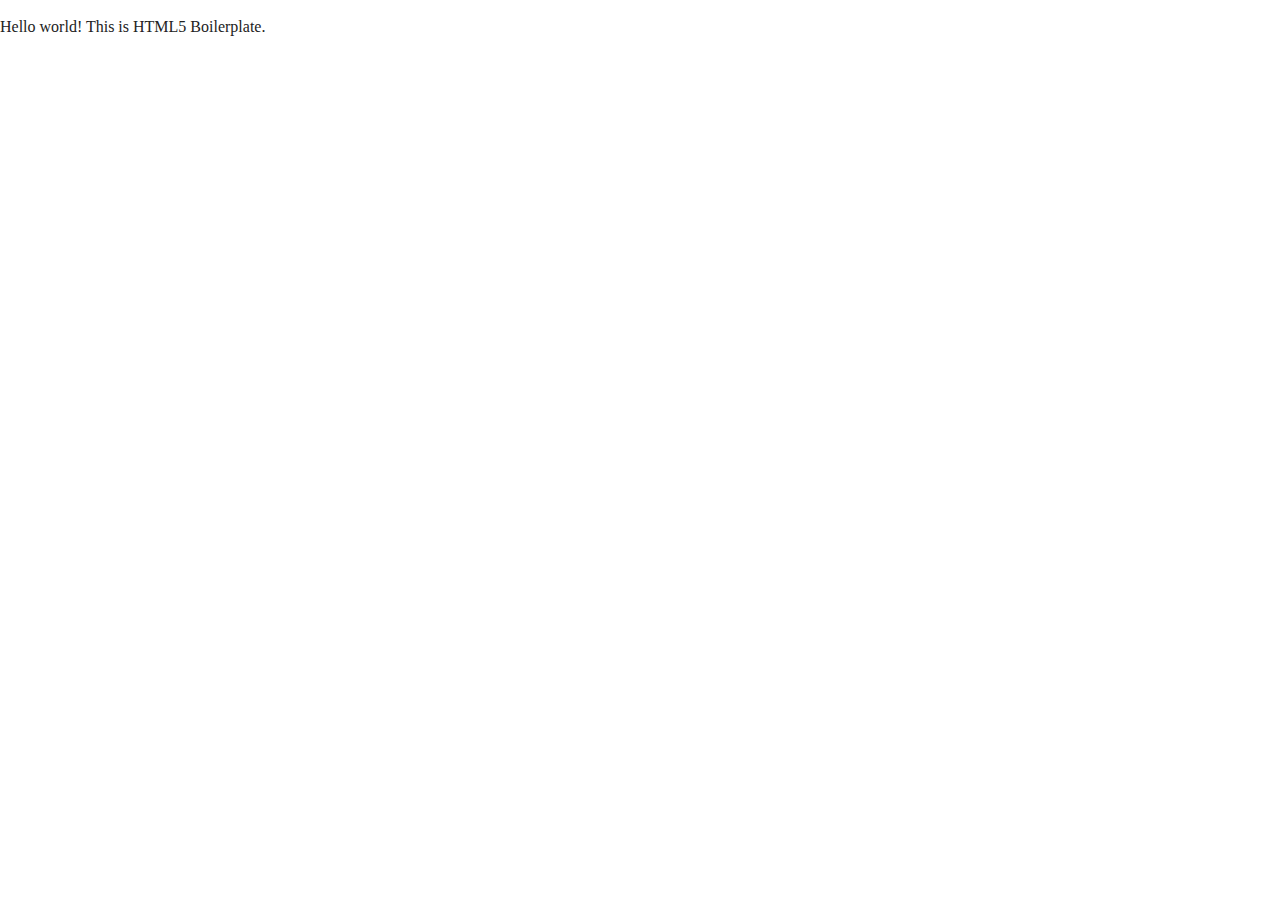
==== index.html @ 8670ef5e "Fixed file hierarchy" ====
<!doctype html>
<html class="no-js" lang="">

<head>
  <meta charset="utf-8">
  <title>Persona 3 FES guide</title>
  <meta name="description" content="">
  <meta name="viewport" content="width=device-width, initial-scale=1">

  <meta property="og:title" content="">
  <meta property="og:type" content="">
  <meta property="og:url" content="">
  <meta property="og:image" content="">

  <link rel="manifest" href="site.webmanifest">
  <link rel="apple-touch-icon" href="icon.png">
  <!-- Place favicon.ico in the root directory -->

  <link rel="stylesheet" href="css/normalize.css">
  <link rel="stylesheet" href="css/main.css">

  <meta name="theme-color" content="#fafafa">
</head>

<body>

  <!-- Add your site or application content here -->
  <p>Hello world! This is HTML5 Boilerplate.</p>
  <script src="js/vendor/modernizr-3.11.2.min.js"></script>
  <script src="js/plugins.js"></script>
  <script src="js/main.js"></script>

  <!-- Google Analytics: change UA-XXXXX-Y to be your site's ID. -->
  <script>
    window.ga = function () { ga.q.push(arguments) }; ga.q = []; ga.l = +new Date;
    ga('create', 'UA-XXXXX-Y', 'auto'); ga('set', 'anonymizeIp', true); ga('set', 'transport', 'beacon'); ga('send', 'pageview')
  </script>
  <script src="https://www.google-analytics.com/analytics.js" async></script>
</body>

</html>
---- css/main.css ----
/*! HTML5 Boilerplate v8.0.0 | MIT License | https://html5boilerplate.com/ */

/* main.css 2.1.0 | MIT License | https://github.com/h5bp/main.css#readme */
/*
 * What follows is the result of much research on cross-browser styling.
 * Credit left inline and big thanks to Nicolas Gallagher, Jonathan Neal,
 * Kroc Camen, and the H5BP dev community and team.
 */

/* ==========================================================================
   Base styles: opinionated defaults
   ========================================================================== */

html {
  color: #222;
  font-size: 1em;
  line-height: 1.4;
}

/*
 * Remove text-shadow in selection highlight:
 * https://twitter.com/miketaylr/status/12228805301
 *
 * Vendor-prefixed and regular ::selection selectors cannot be combined:
 * https://stackoverflow.com/a/16982510/7133471
 *
 * Customize the background color to match your design.
 */

::-moz-selection {
  background: #b3d4fc;
  text-shadow: none;
}

::selection {
  background: #b3d4fc;
  text-shadow: none;
}

/*
 * A better looking default horizontal rule
 */

hr {
  display: block;
  height: 1px;
  border: 0;
  border-top: 1px solid #ccc;
  margin: 1em 0;
  padding: 0;
}

/*
 * Remove the gap between audio, canvas, iframes,
 * images, videos and the bottom of their containers:
 * https://github.com/h5bp/html5-boilerplate/issues/440
 */

audio,
canvas,
iframe,
img,
svg,
video {
  vertical-align: middle;
}

/*
 * Remove default fieldset styles.
 */

fieldset {
  border: 0;
  margin: 0;
  padding: 0;
}

/*
 * Allow only vertical resizing of textareas.
 */

textarea {
  resize: vertical;
}

/* ==========================================================================
   Author's custom styles
   ========================================================================== */

/* ==========================================================================
   Helper classes
   ========================================================================== */

/*
 * Hide visually and from screen readers
 */

.hidden,
[hidden] {
  display: none !important;
}

/*
 * Hide only visually, but have it available for screen readers:
 * https://snook.ca/archives/html_and_css/hiding-content-for-accessibility
 *
 * 1. For long content, line feeds are not interpreted as spaces and small width
 *    causes content to wrap 1 word per line:
 *    https://medium.com/@jessebeach/beware-smushed-off-screen-accessible-text-5952a4c2cbfe
 */

.sr-only {
  border: 0;
  clip: rect(0, 0, 0, 0);
  height: 1px;
  margin: -1px;
  overflow: hidden;
  padding: 0;
  position: absolute;
  white-space: nowrap;
  width: 1px;
  /* 1 */
}

/*
 * Extends the .sr-only class to allow the element
 * to be focusable when navigated to via the keyboard:
 * https://www.drupal.org/node/897638
 */

.sr-only.focusable:active,
.sr-only.focusable:focus {
  clip: auto;
  height: auto;
  margin: 0;
  overflow: visible;
  position: static;
  white-space: inherit;
  width: auto;
}

/*
 * Hide visually and from screen readers, but maintain layout
 */

.invisible {
  visibility: hidden;
}

/*
 * Clearfix: contain floats
 *
 * For modern browsers
 * 1. The space content is one way to avoid an Opera bug when the
 *    `contenteditable` attribute is included anywhere else in the document.
 *    Otherwise it causes space to appear at the top and bottom of elements
 *    that receive the `clearfix` class.
 * 2. The use of `table` rather than `block` is only necessary if using
 *    `:before` to contain the top-margins of child elements.
 */

.clearfix::before,
.clearfix::after {
  content: " ";
  display: table;
}

.clearfix::after {
  clear: both;
}

/* ==========================================================================
   EXAMPLE Media Queries for Responsive Design.
   These examples override the primary ('mobile first') styles.
   Modify as content requires.
   ========================================================================== */

@media only screen and (min-width: 35em) {
  /* Style adjustments for viewports that meet the condition */
}

@media print,
  (-webkit-min-device-pixel-ratio: 1.25),
  (min-resolution: 1.25dppx),
  (min-resolution: 120dpi) {
  /* Style adjustments for high resolution devices */
}

/* ==========================================================================
   Print styles.
   Inlined to avoid the additional HTTP request:
   https://www.phpied.com/delay-loading-your-print-css/
   ========================================================================== */

@media print {
  *,
  *::before,
  *::after {
    background: #fff !important;
    color: #000 !important;
    /* Black prints faster */
    box-shadow: none !important;
    text-shadow: none !important;
  }

  a,
  a:visited {
    text-decoration: underline;
  }

  a[href]::after {
    content: " (" attr(href) ")";
  }

  abbr[title]::after {
    content: " (" attr(title) ")";
  }

  /*
   * Don't show links that are fragment identifiers,
   * or use the `javascript:` pseudo protocol
   */
  a[href^="#"]::after,
  a[href^="javascript:"]::after {
    content: "";
  }

  pre {
    white-space: pre-wrap !important;
  }

  pre,
  blockquote {
    border: 1px solid #999;
    page-break-inside: avoid;
  }

  /*
   * Printing Tables:
   * https://web.archive.org/web/20180815150934/http://css-discuss.incutio.com/wiki/Printing_Tables
   */
  thead {
    display: table-header-group;
  }

  tr,
  img {
    page-break-inside: avoid;
  }

  p,
  h2,
  h3 {
    orphans: 3;
    widows: 3;
  }

  h2,
  h3 {
    page-break-after: avoid;
  }
}
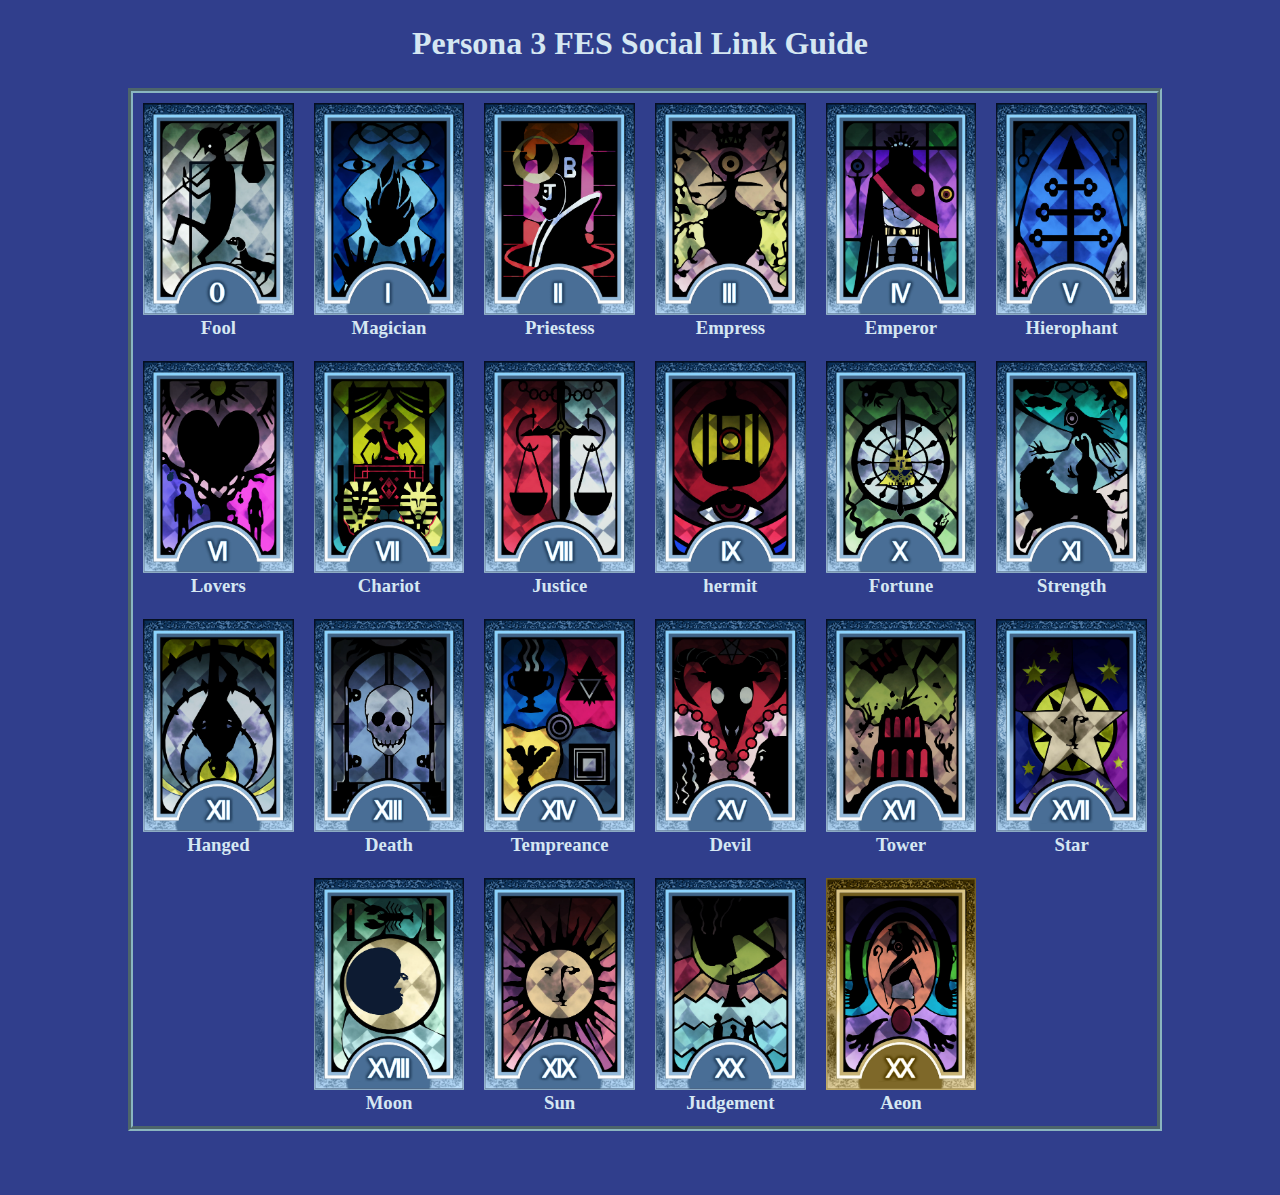
==== commit f9f93374: "Started development on layout (Implemented Flexbox)" ====
--- a/index.html
+++ b/index.html
@@ -7,9 +7,9 @@
   <meta name="description" content="">
   <meta name="viewport" content="width=device-width, initial-scale=1">
 
-  <meta property="og:title" content="">
-  <meta property="og:type" content="">
-  <meta property="og:url" content="">
+  <meta property="og:title" content="Persona 3 FES Social Link Guide">
+  <meta property="og:type" content="Guide">
+  <meta property="og:url" content="https://avitalex.github.io/">
   <meta property="og:image" content="">
 
   <link rel="manifest" href="site.webmanifest">
@@ -18,14 +18,114 @@
 
   <link rel="stylesheet" href="css/normalize.css">
   <link rel="stylesheet" href="css/main.css">
+  <link rel="stylesheet" href="css/index.css">
 
   <meta name="theme-color" content="#fafafa">
 </head>
 
 <body>
 
-  <!-- Add your site or application content here -->
-  <p>Hello world! This is HTML5 Boilerplate.</p>
+  <!-- Web content -->
+  <h1 id="title">Persona 3 FES Social Link Guide</h1>
+
+  <div id="table-wrapper">
+    <div class="table-item">
+      <img src="assets/arcana_cards/arcana_fool.webp" alt="">
+      <h3>Fool</h3>
+    </div>
+    <div class="table-item">
+      <img src="assets/arcana_cards/arcana_magician.webp" alt="">
+      <h3>Magician</h3>
+    </div>
+    <div class="table-item">
+      <img src="assets/arcana_cards/arcana_priestess.webp" alt="">
+      <h3>Priestess</h3>
+    </div>
+    <div class="table-item">
+      <img src="assets/arcana_cards/arcana_empress.webp" alt="">
+      <h3>Empress</h3>
+    </div>
+    <div class="table-item">
+      <img src="assets/arcana_cards/arcana_emperor.webp" alt="">
+      <h3>Emperor</h3>
+    </div>
+    <div class="table-item">
+      <img src="assets/arcana_cards/arcana_hierophant.webp" alt="">
+      <h3>Hierophant</h3>
+    </div>
+    <div class="table-item">
+      <img src="assets/arcana_cards/arcana_lovers.webp" alt="">
+      <h3>Lovers</h3>
+    </div>
+    <div class="table-item">
+      <img src="assets/arcana_cards/arcana_chariot.webp" alt="">
+      <h3>Chariot</h3>
+    </div>
+    <div class="table-item">
+      <img src="assets/arcana_cards/arcana_justice.webp" alt="">
+      <h3>Justice</h3>
+    </div>
+    <div class="table-item">
+      <img src="assets/arcana_cards/arcana_hermit.webp" alt="">
+      <h3>hermit</h3>
+    </div>
+    <div class="table-item">
+      <img src="assets/arcana_cards/arcana_fortune.webp" alt="">
+      <h3>Fortune</h3>
+    </div>
+    <div class="table-item">
+      <img src="assets/arcana_cards/arcana_strength.webp" alt="">
+      <h3>Strength</h3>
+    </div>
+    <div class="table-item">
+      <img src="assets/arcana_cards/arcana_hanged.webp" alt="">
+      <h3>Hanged</h3>
+    </div>
+    <div class="table-item">
+      <img src="assets/arcana_cards/arcana_death.webp" alt="">
+      <h3>Death</h3>
+    </div>
+    <div class="table-item">
+      <img src="assets/arcana_cards/arcana_temperance.webp" alt="">
+      <h3>Tempreance</h3>
+    </div>
+    <div class="table-item">
+      <img src="assets/arcana_cards/arcana_devil.webp" alt="">
+      <h3>Devil</h3>
+    </div>
+    <div class="table-item">
+      <img src="assets/arcana_cards/arcana_tower.webp" alt="">
+      <h3>Tower</h3>
+    </div>
+    <div class="table-item">
+      <img src="assets/arcana_cards/arcana_star.webp" alt="">
+      <h3>Star</h3>
+    </div>
+    <div class="table-item">
+      <img src="assets/arcana_cards/arcana_moon.webp" alt="">
+      <h3>Moon</h3>
+    </div>
+    <div class="table-item">
+      <img src="assets/arcana_cards/arcana_sun.webp" alt="">
+      <h3>Sun</h3>
+    </div>
+    <div class="table-item">
+      <img src="assets/arcana_cards/arcana_judgement.webp" alt="">
+      <h3>Judgement</h3>
+    </div>
+    <div class="table-item">
+      <img src="assets/arcana_cards/arcana_aeon.webp" alt="">
+      <h3>Aeon</h3>
+    </div>
+    
+
+
+    <!--
+    
+    -->
+  </div>
+
+  <!-- Script loading -->
   <script src="js/vendor/modernizr-3.11.2.min.js"></script>
   <script src="js/plugins.js"></script>
   <script src="js/main.js"></script>
@@ -38,4 +138,4 @@
   <script src="https://www.google-analytics.com/analytics.js" async></script>
 </body>
 
-</html>
+</html>--- a/css/main.css
+++ b/css/main.css
@@ -15,6 +15,8 @@
   color: #222;
   font-size: 1em;
   line-height: 1.4;
+  background-color: #303E8C;
+  color: #D5E7F2;
 }
 
 /*
--- a/css/index.css
+++ b/css/index.css
@@ -0,0 +1,47 @@
+#title {
+	text-align: center;
+}
+
+#table-wrapper {
+	margin-left: 10%;
+	margin-bottom: 5%;
+	width: 80%;
+	display: flex;
+	flex-direction: row;
+	flex-wrap: wrap;
+	justify-content: center;
+    align-items: center;
+	border: 5px groove #8ab5bf;
+}
+
+.table-item {
+	flex-basis: calc(16.666% - 20px);
+	box-sizing: border-box;
+	margin: 10px;
+    text-align: center;
+}
+
+.table-item img {
+	max-width: 100%;
+	object-fit: cover;
+	height: auto;
+}
+.table-item h3 {
+    margin: 0;
+}
+
+@media (max-width: 768px) {
+    #title {
+        padding-top: 0%;
+    }
+	#table-wrapper {
+		flex-direction: column;
+	}
+	.table-item {
+        flex:100%;
+        display:inline;
+	}
+    .table-item img{
+        width: 25%;
+    }
+}
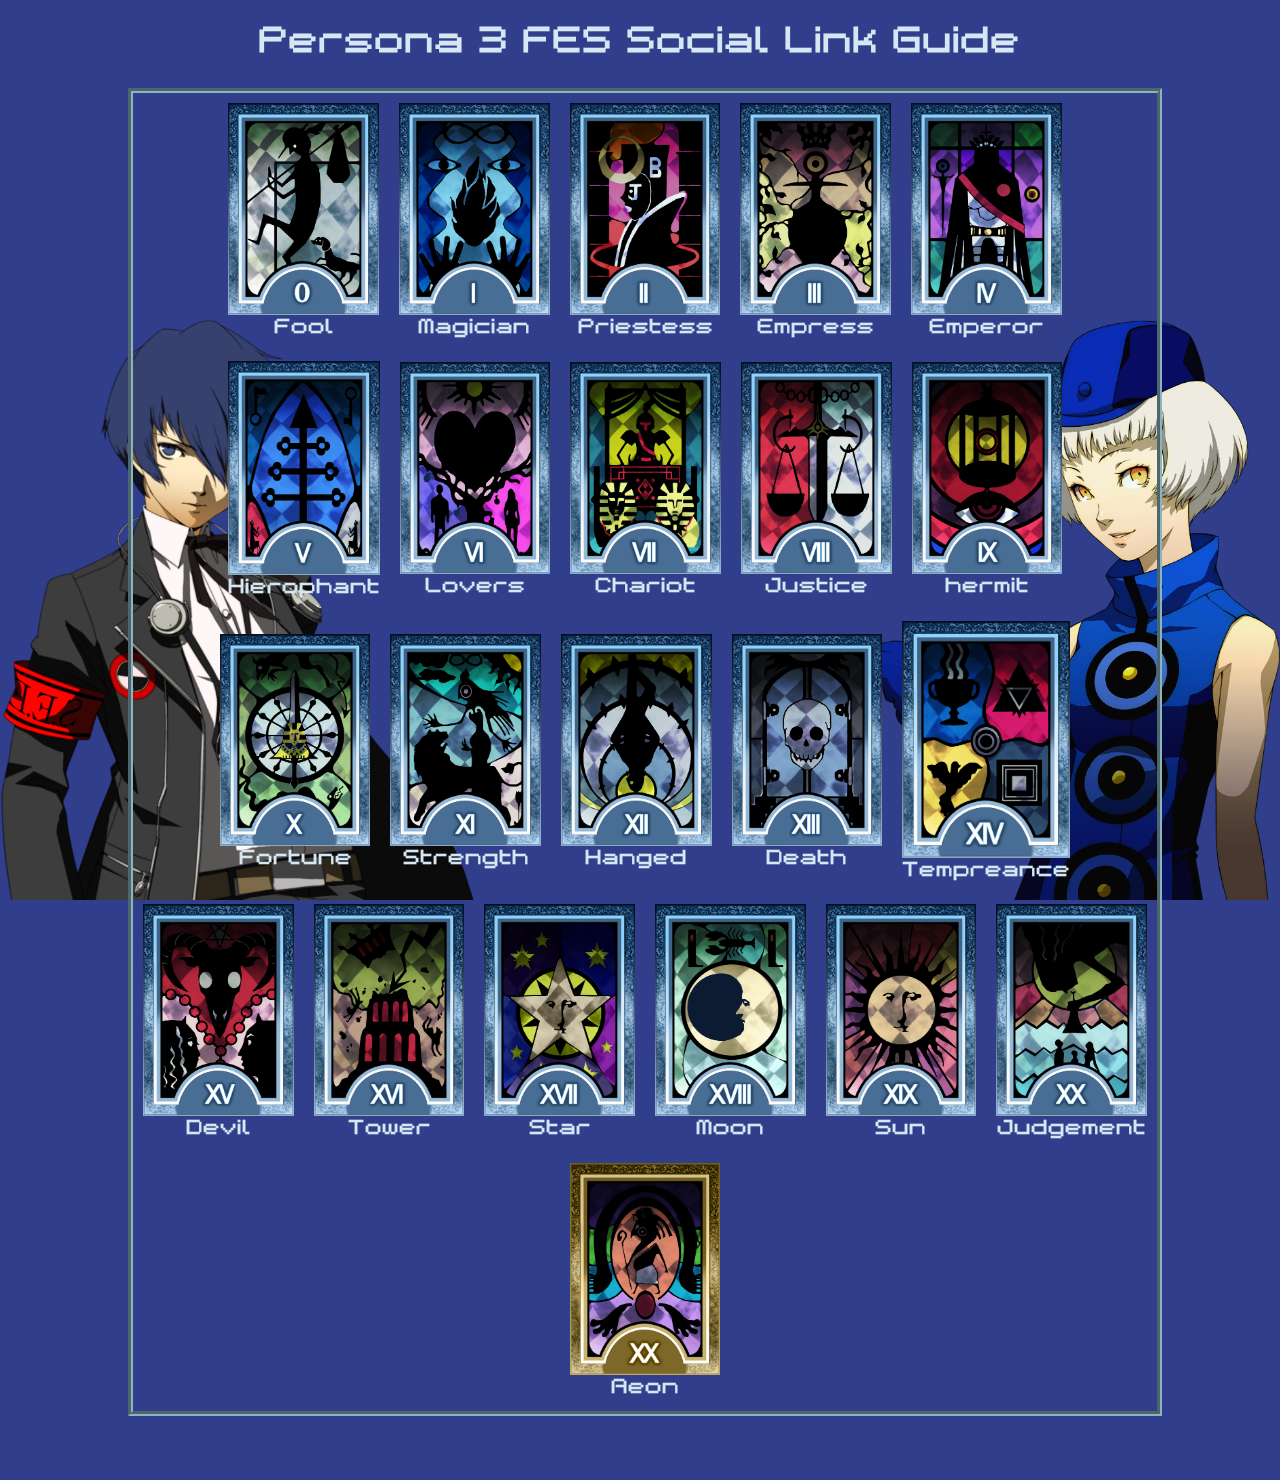
==== commit 69156028: "Add favicon-background images" ====
--- a/index.html
+++ b/index.html
@@ -13,7 +13,9 @@
   <meta property="og:image" content="">
 
   <link rel="manifest" href="site.webmanifest">
-  <link rel="apple-touch-icon" href="icon.png">
+  
+  <!--link rel="apple-touch-icon" href="favicon.png"-->
+  <link rel="icon" type="image/png" href="/favicon.png"/>
   <!-- Place favicon.ico in the root directory -->
 
   <link rel="stylesheet" href="css/normalize.css">
@@ -25,8 +27,15 @@
 
 <body>
 
+
   <!-- Web content -->
   <h1 id="title">Persona 3 FES Social Link Guide</h1>
+
+  <div id="background-image-container">
+    <img id="background-image-left" src="Prota.png">
+    <img id="background-image-right" src="Elizabeth.png">
+  </div>
+  
 
   <div id="table-wrapper">
     <div class="table-item">
@@ -117,7 +126,7 @@
       <img src="assets/arcana_cards/arcana_aeon.webp" alt="">
       <h3>Aeon</h3>
     </div>
-    
+ 
 
 
     <!--
--- a/css/main.css
+++ b/css/main.css
@@ -10,13 +10,18 @@
 /* ==========================================================================
    Base styles: opinionated defaults
    ========================================================================== */
-
+@font-face {
+  font-family: PersonaFont;
+  src: url(../PersonaFont.TTF);
+}
 html {
   color: #222;
   font-size: 1em;
   line-height: 1.4;
   background-color: #303E8C;
   color: #D5E7F2;
+  z-index: 0;
+  font-family: PersonaFont;
 }
 
 /*
@@ -261,5 +266,7 @@
   h3 {
     page-break-after: avoid;
   }
-}
-
+
+
+}
+
--- a/css/index.css
+++ b/css/index.css
@@ -1,3 +1,25 @@
+#background-image-left{
+	background-image: url(Prota.png);
+	background-position: left;
+	position: fixed;
+	left: 0;
+	bottom: 0;
+	z-index: -1;
+	width: 37%;
+
+}
+
+#background-image-right{
+	background-image: url(Elizabeth.png);
+	background-position: right;
+	position: fixed;
+	right: 0;
+	bottom: 0;
+	z-index: -1;
+	width: 37%;
+}
+
+
 #title {
 	text-align: center;
 }
